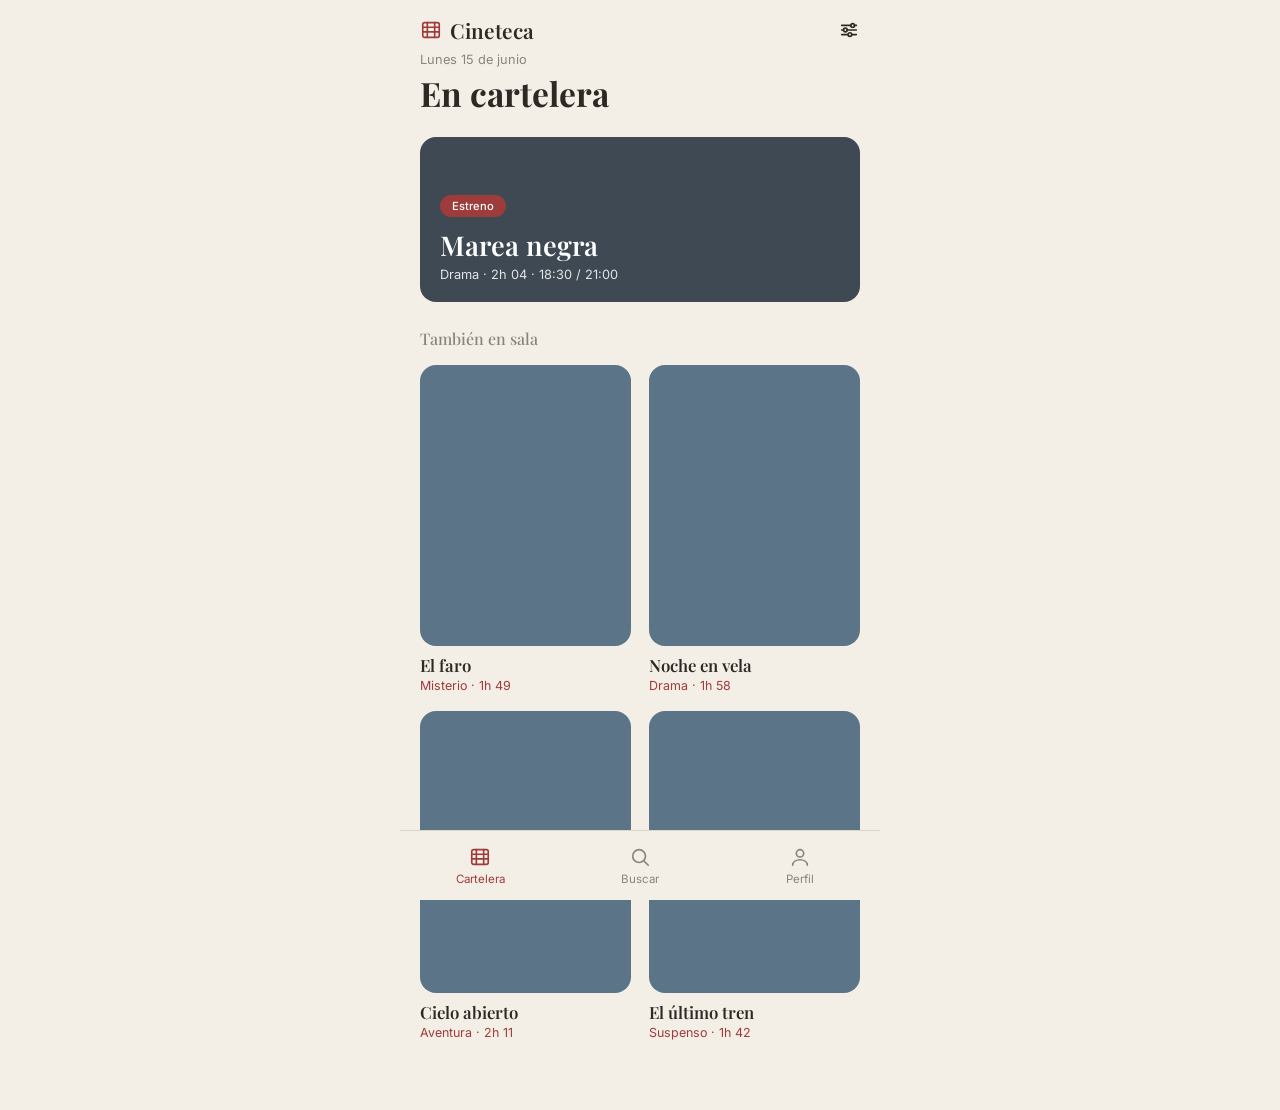
==== index.html @ a57be0e6 "Add files via upload" ====
<!DOCTYPE html>
<html lang="es">
<head>
  <meta charset="UTF-8">
  <!-- Mobile-First: diseñado para 375px de ancho -->
  <meta name="viewport" content="width=device-width, initial-scale=1.0">
  <title>Cineteca | Cartelera</title>

  <!-- Tipografías: Playfair Display (serif) para títulos e Inter para textos. -->
  <link rel="preconnect" href="https://fonts.googleapis.com">
  <link rel="preconnect" href="https://fonts.gstatic.com" crossorigin>
  <link href="https://fonts.googleapis.com/css2?family=Playfair+Display:wght@500;600;700&family=Inter:wght@400;500&display=swap" rel="stylesheet">

  <!-- Hoja de estilos personalizada (requerida por el proyecto) -->
  <link rel="stylesheet" href="styles.css">
</head>
<body>

  <!-- ====== ENCABEZADO ====== -->
  <header class="app-header">
    <div class="brand">
      <!-- Icono de film (terracota) -->
      <svg class="brand__icon" viewBox="0 0 24 24" width="22" height="22" fill="none" stroke="currentColor" stroke-width="1.8" stroke-linecap="round" stroke-linejoin="round">
        <rect x="3" y="4" width="18" height="16" rx="2"></rect>
        <path d="M3 9h18M3 14h18M8 4v16M16 4v16"></path>
      </svg>
      <span class="brand__name">Cineteca</span>
    </div>

    <!-- Botón de filtros (decorativo) -->
    <button class="icon-btn" type="button" aria-label="Filtrar películas">
      <svg viewBox="0 0 24 24" width="22" height="22" fill="none" stroke="currentColor" stroke-width="1.8" stroke-linecap="round" stroke-linejoin="round">
        <path d="M4 7h10M18 7h2M4 12h2M10 12h10M4 17h7M15 17h5"></path>
        <circle cx="16" cy="7" r="2"></circle><circle cx="8" cy="12" r="2"></circle><circle cx="13" cy="17" r="2"></circle>
      </svg>
    </button>
  </header>

  <!-- ====== CONTENIDO PRINCIPAL ====== -->
  <main class="app-main">
    <p class="eyebrow">Lunes 15 de junio</p>
    <h1 class="page-title">En cartelera</h1>

    <!-- Película destacada -->
    <a href="detalle.html?id=1" class="featured" aria-label="Ver Marea negra">
      <span class="featured__badge">Estreno</span>
      <h2 class="featured__title">Marea negra</h2>
      <p class="featured__meta">Drama &middot; 2h 04 &middot; 18:30 / 21:00</p>
    </a>

    <!-- Resto de películas -->
    <section class="also" aria-labelledby="also-title">
      <h2 id="also-title" class="section-title">También en sala</h2>

      <div class="movie-grid" role="list">

        <!-- Tarjeta 1 -->
        <a href="detalle.html?id=2" class="movie-card" role="listitem">
          <div class="movie-card__poster"></div>
          <h3 class="movie-card__title">El faro</h3>
          <p class="movie-card__meta">Misterio &middot; 1h 49</p>
        </a>

        <!-- Tarjeta 2 -->
        <a href="detalle.html?id=3" class="movie-card" role="listitem">
          <div class="movie-card__poster"></div>
          <h3 class="movie-card__title">Noche en vela</h3>
          <p class="movie-card__meta">Drama &middot; 1h 58</p>
        </a>

        <!-- Tarjeta 3 -->
        <a href="detalle.html?id=4" class="movie-card" role="listitem">
          <div class="movie-card__poster"></div>
          <h3 class="movie-card__title">Cielo abierto</h3>
          <p class="movie-card__meta">Aventura &middot; 2h 11</p>
        </a>

        <!-- Tarjeta 4 -->
        <a href="detalle.html?id=5" class="movie-card" role="listitem">
          <div class="movie-card__poster"></div>
          <h3 class="movie-card__title">El último tren</h3>
          <p class="movie-card__meta">Suspenso &middot; 1h 42</p>
        </a>

      </div>
    </section>
  </main>

  <!-- ====== NAVEGACIÓN INFERIOR ====== -->
  <nav class="bottom-nav" aria-label="Navegación principal">
    <a href="index.html" class="nav-item nav-item--active">
      <svg viewBox="0 0 24 24" width="22" height="22" fill="none" stroke="currentColor" stroke-width="1.8" stroke-linecap="round" stroke-linejoin="round">
        <rect x="3" y="4" width="18" height="16" rx="2"></rect>
        <path d="M3 9h18M3 14h18M8 4v16M16 4v16"></path>
      </svg>
      <span>Cartelera</span>
    </a>
    <a href="#" class="nav-item">
      <svg viewBox="0 0 24 24" width="22" height="22" fill="none" stroke="currentColor" stroke-width="1.8" stroke-linecap="round" stroke-linejoin="round">
        <circle cx="11" cy="11" r="7"></circle><path d="m21 21-4.3-4.3"></path>
      </svg>
      <span>Buscar</span>
    </a>
    <a href="#" class="nav-item">
      <svg viewBox="0 0 24 24" width="22" height="22" fill="none" stroke="currentColor" stroke-width="1.8" stroke-linecap="round" stroke-linejoin="round">
        <circle cx="12" cy="8" r="4"></circle><path d="M4 21c0-4 4-6 8-6s8 2 8 6"></path>
      </svg>
      <span>Perfil</span>
    </a>
  </nav>

</body>
</html>
---- styles.css ----
/* ============================================================
   Cineteca — Cartelera (Mobile-First, 375px)
   Estilo crema + serif, igual al diseño de Figma.
   ============================================================ */

/* ----- 1. Variables de diseño (tokens) ----- */
:root {
  --cream: #F4EFE6;     /* Fondo */
  --ink: #2D2A26;       /* Texto principal */
  --muted: #8A857C;     /* Texto secundario */
  --terra: #9E3B3B;     /* Acento terracota */
  --slate: #3E4953;     /* Tarjeta destacada */
  --card: #5C7488;      /* Bloques de las películas */
  --hair: #DCD5C8;      /* Líneas separadoras */

  --space: 20px;        /* Margen lateral */
  --radius: 16px;       /* Radio de tarjetas */
  --nav-h: 70px;        /* Alto barra inferior */

  --serif: 'Playfair Display', Georgia, serif;
  --sans: 'Inter', system-ui, sans-serif;
}

/* ----- 2. Reset ----- */
* { margin: 0; padding: 0; box-sizing: border-box; }

body {
  font-family: var(--sans);
  background-color: var(--cream);
  color: var(--ink);
  padding-bottom: var(--nav-h);
  min-height: 100vh;
}

a { text-decoration: none; color: inherit; }

/* ----- 3. Encabezado ----- */
.app-header {
  display: flex;
  align-items: center;
  justify-content: space-between;
  padding: 16px var(--space) 8px;
}

.brand { display: flex; align-items: center; gap: 8px; }
.brand__icon { color: var(--terra); }
.brand__name { font-family: var(--serif); font-size: 1.3rem; font-weight: 600; }

.icon-btn {
  background: none; border: none; color: var(--ink); cursor: pointer; display: flex;
}

/* ----- 4. Contenido principal ----- */
.app-main { padding: 0 var(--space); }

.eyebrow {
  font-size: 0.8rem;
  color: var(--muted);
  margin-bottom: 4px;
}

.page-title {
  font-family: var(--serif);
  font-size: 2.1rem;
  font-weight: 700;
  margin-bottom: 22px;
}

/* ----- 5. Película destacada ----- */
.featured {
  display: block;
  position: relative;
  background-color: var(--slate);
  border-radius: var(--radius);
  padding: 20px;
  min-height: 165px;
  /* El contenido se ancla abajo (badge y textos) */
  display: flex;
  flex-direction: column;
  justify-content: flex-end;
  color: #fff;
  margin-bottom: 26px;
}

.featured__badge {
  align-self: flex-start;
  background-color: var(--terra);
  color: #fff;
  font-size: 0.7rem;
  font-weight: 500;
  padding: 4px 12px;
  border-radius: 20px;
  margin-bottom: 10px;
}

.featured__title {
  font-family: var(--serif);
  font-size: 1.7rem;
  font-weight: 600;
}

.featured__meta {
  font-size: 0.8rem;
  opacity: 0.85;
  margin-top: 4px;
}

/* ----- 6. "También en sala" ----- */
.section-title {
  font-family: var(--serif);
  font-size: 1rem;
  font-weight: 500;
  color: var(--muted);
  margin-bottom: 16px;
}

/* ----- 7. Grilla de películas (2 columnas) ----- */
.movie-grid {
  display: grid;
  grid-template-columns: repeat(2, 1fr);
  gap: 18px;
}

.movie-grid__loading {
  grid-column: 1 / -1;
  text-align: center;
  color: var(--muted);
  padding: 24px 0;
}

/* ----- 8. Tarjeta de película ----- */
.movie-card { display: block; }

/* Bloque de color (luego se reemplaza por el póster real) */
.movie-card__poster {
  width: 100%;
  aspect-ratio: 3 / 4;
  background-color: var(--card);
  border-radius: var(--radius);
  margin-bottom: 8px;
  object-fit: cover;
  display: block;
}

.movie-card__title {
  font-family: var(--serif);
  font-size: 1.05rem;
  font-weight: 600;
}

.movie-card__meta {
  font-size: 0.78rem;
  color: var(--terra);
  margin-top: 2px;
}

/* ----- 9. Barra inferior ----- */
.bottom-nav {
  position: fixed;
  bottom: 0; left: 0; right: 0;
  height: var(--nav-h);
  display: flex;
  background-color: var(--cream);
  border-top: 1px solid var(--hair);
}

.nav-item {
  flex: 1;
  display: flex;
  flex-direction: column;
  align-items: center;
  justify-content: center;
  gap: 4px;
  font-size: 0.72rem;
  color: var(--muted);
}

.nav-item--active { color: var(--terra); }

/* ----- 10. Accesibilidad ----- */
a:focus-visible, button:focus-visible {
  outline: 2px solid var(--terra);
  outline-offset: 3px;
  border-radius: 8px;
}

/* ----- 11. Pantallas más anchas (opcional) ----- */
@media (min-width: 600px) {
  .app-header, .app-main, .bottom-nav {
    max-width: 480px;
    margin-inline: auto;
  }
}
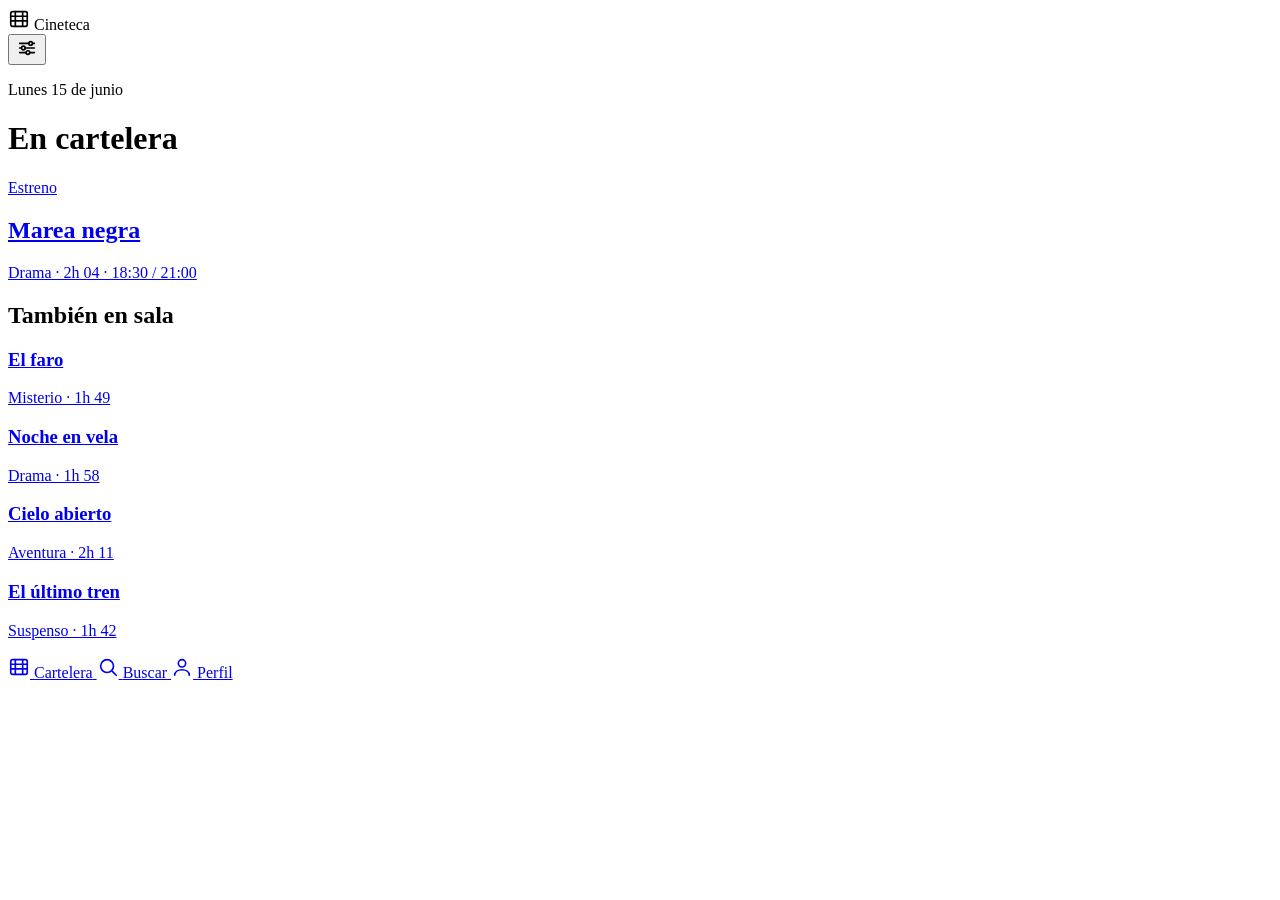
==== commit 9f21d78f: "Update index.html" ====
--- a/index.html
+++ b/index.html
@@ -2,16 +2,15 @@
 <html lang="es">
 <head>
   <meta charset="UTF-8">
-  <!-- Mobile-First: diseñado para 375px de ancho -->
   <meta name="viewport" content="width=device-width, initial-scale=1.0">
   <title>Cineteca | Cartelera</title>
 
-  <!-- Tipografías: Playfair Display (serif) para títulos e Inter para textos. -->
+  <!-- Tipografías-->
   <link rel="preconnect" href="https://fonts.googleapis.com">
   <link rel="preconnect" href="https://fonts.gstatic.com" crossorigin>
   <link href="https://fonts.googleapis.com/css2?family=Playfair+Display:wght@500;600;700&family=Inter:wght@400;500&display=swap" rel="stylesheet">
 
-  <!-- Hoja de estilos personalizada (requerida por el proyecto) -->
+  <!-- Hoja de estilos>
   <link rel="stylesheet" href="styles.css">
 </head>
 <body>
@@ -27,7 +26,7 @@
       <span class="brand__name">Cineteca</span>
     </div>
 
-    <!-- Botón de filtros (decorativo) -->
+    <!-- Botón de filtros -->
     <button class="icon-btn" type="button" aria-label="Filtrar películas">
       <svg viewBox="0 0 24 24" width="22" height="22" fill="none" stroke="currentColor" stroke-width="1.8" stroke-linecap="round" stroke-linejoin="round">
         <path d="M4 7h10M18 7h2M4 12h2M10 12h10M4 17h7M15 17h5"></path>
@@ -36,7 +35,7 @@
     </button>
   </header>
 
-  <!-- ====== CONTENIDO PRINCIPAL ====== -->
+  <!--PRINCIPAL-->
   <main class="app-main">
     <p class="eyebrow">Lunes 15 de junio</p>
     <h1 class="page-title">En cartelera</h1>
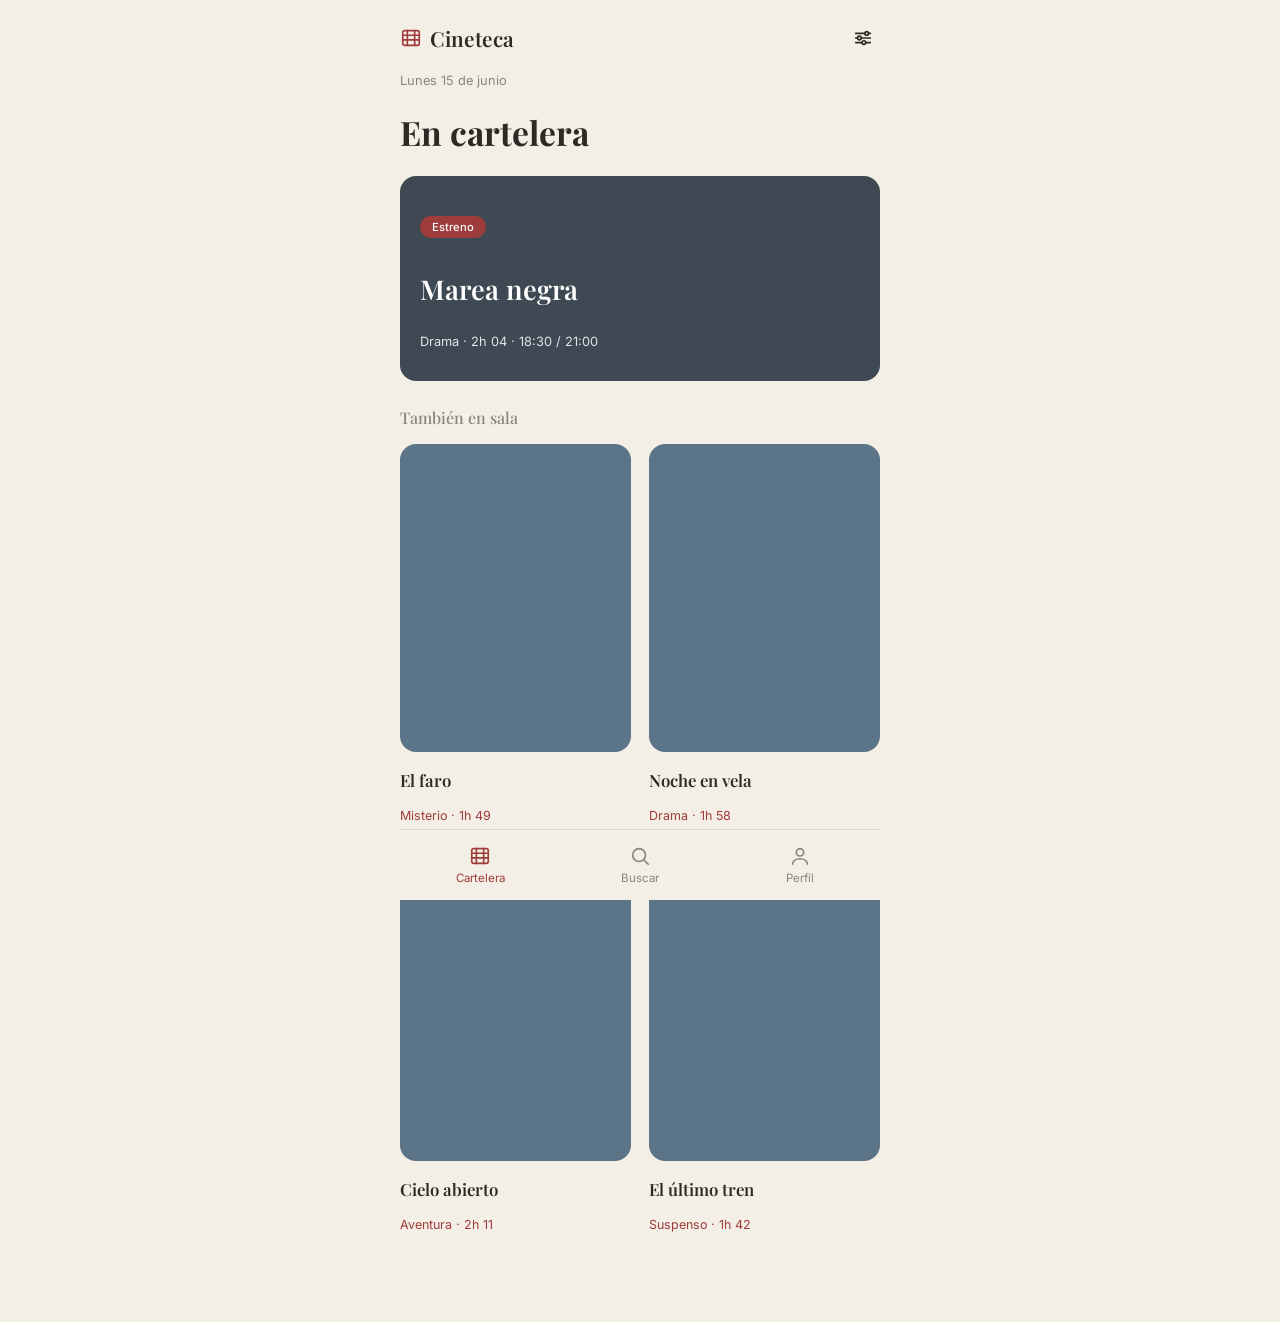
==== commit 843d458c: "Update index.html" ====
--- a/index.html
+++ b/index.html
@@ -10,7 +10,6 @@
   <link rel="preconnect" href="https://fonts.gstatic.com" crossorigin>
   <link href="https://fonts.googleapis.com/css2?family=Playfair+Display:wght@500;600;700&family=Inter:wght@400;500&display=swap" rel="stylesheet">
 
-  <!-- Hoja de estilos>
   <link rel="stylesheet" href="styles.css">
 </head>
 <body>
--- a/styles.css
+++ b/styles.css
@@ -1,9 +1,3 @@
-/* ============================================================
-   Cineteca — Cartelera (Mobile-First, 375px)
-   Estilo crema + serif, igual al diseño de Figma.
-   ============================================================ */
-
-/* ----- 1. Variables de diseño (tokens) ----- */
 :root {
   --cream: #F4EFE6;     /* Fondo */
   --ink: #2D2A26;       /* Texto principal */
@@ -21,8 +15,7 @@
   --sans: 'Inter', system-ui, sans-serif;
 }
 
-/* ----- 2. Reset ----- */
-* { margin: 0; padding: 0; box-sizing: border-box; }
+{ margin: 0; padding: 0; box-sizing: border-box; }
 
 body {
   font-family: var(--sans);
@@ -34,7 +27,7 @@
 
 a { text-decoration: none; color: inherit; }
 
-/* ----- 3. Encabezado ----- */
+
 .app-header {
   display: flex;
   align-items: center;
@@ -50,7 +43,6 @@
   background: none; border: none; color: var(--ink); cursor: pointer; display: flex;
 }
 
-/* ----- 4. Contenido principal ----- */
 .app-main { padding: 0 var(--space); }
 
 .eyebrow {
@@ -66,7 +58,6 @@
   margin-bottom: 22px;
 }
 
-/* ----- 5. Película destacada ----- */
 .featured {
   display: block;
   position: relative;
@@ -114,7 +105,6 @@
   margin-bottom: 16px;
 }
 
-/* ----- 7. Grilla de películas (2 columnas) ----- */
 .movie-grid {
   display: grid;
   grid-template-columns: repeat(2, 1fr);
@@ -128,10 +118,8 @@
   padding: 24px 0;
 }
 
-/* ----- 8. Tarjeta de película ----- */
 .movie-card { display: block; }
 
-/* Bloque de color (luego se reemplaza por el póster real) */
 .movie-card__poster {
   width: 100%;
   aspect-ratio: 3 / 4;
@@ -154,7 +142,6 @@
   margin-top: 2px;
 }
 
-/* ----- 9. Barra inferior ----- */
 .bottom-nav {
   position: fixed;
   bottom: 0; left: 0; right: 0;
@@ -184,7 +171,6 @@
   border-radius: 8px;
 }
 
-/* ----- 11. Pantallas más anchas (opcional) ----- */
 @media (min-width: 600px) {
   .app-header, .app-main, .bottom-nav {
     max-width: 480px;
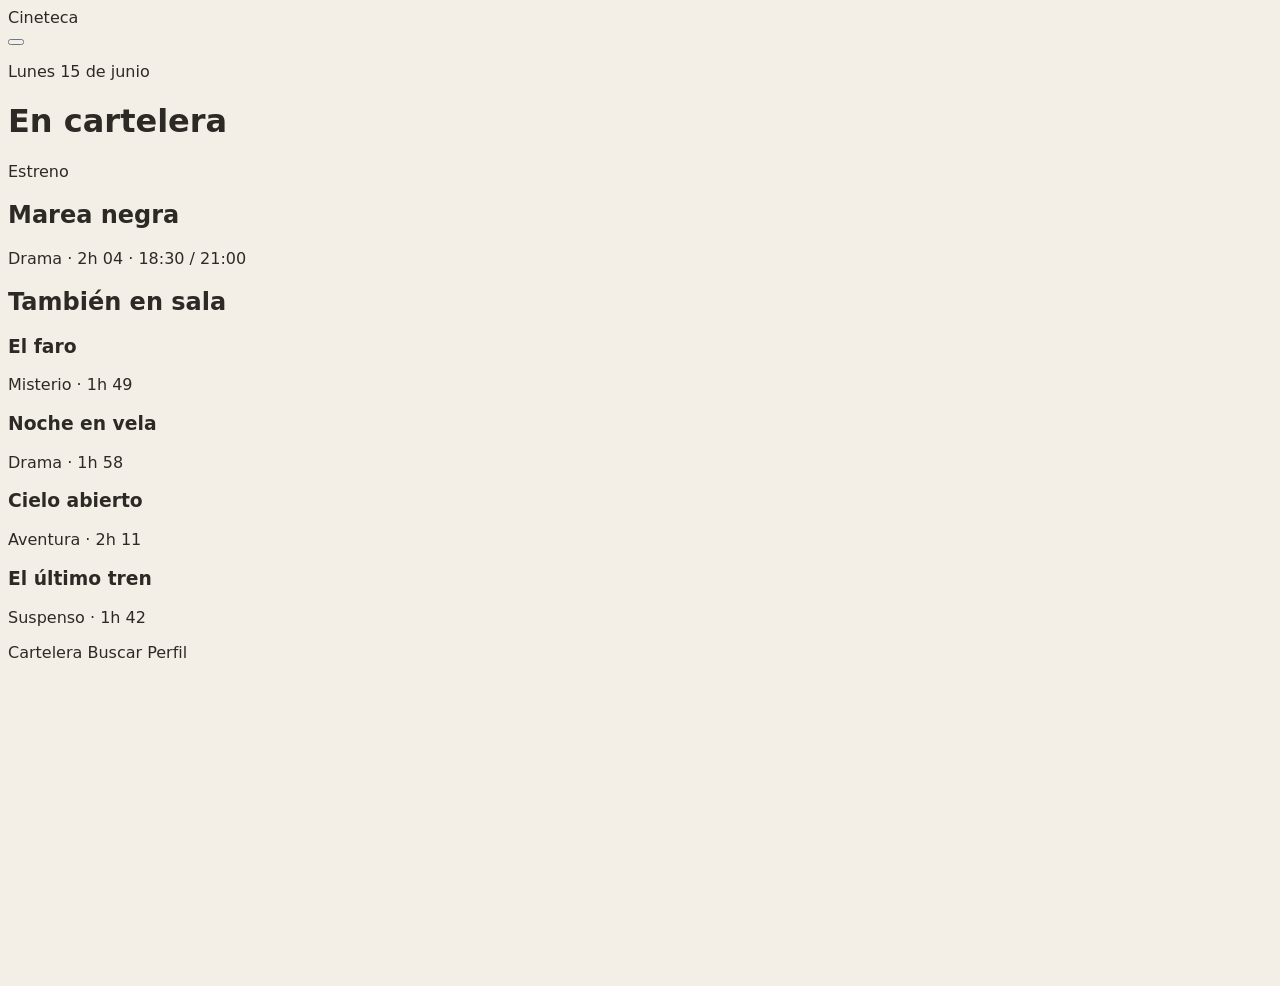
==== commit 7976f363: "Update index.html" ====
--- a/index.html
+++ b/index.html
@@ -4,105 +4,80 @@
   <meta charset="UTF-8">
   <meta name="viewport" content="width=device-width, initial-scale=1.0">
   <title>Cineteca | Cartelera</title>
-
-  <!-- Tipografías-->
-  <link rel="preconnect" href="https://fonts.googleapis.com">
-  <link rel="preconnect" href="https://fonts.gstatic.com" crossorigin>
-  <link href="https://fonts.googleapis.com/css2?family=Playfair+Display:wght@500;600;700&family=Inter:wght@400;500&display=swap" rel="stylesheet">
-
   <link rel="stylesheet" href="styles.css">
 </head>
 <body>
 
-  <!-- ====== ENCABEZADO ====== -->
-  <header class="app-header">
-    <div class="brand">
-      <!-- Icono de film (terracota) -->
-      <svg class="brand__icon" viewBox="0 0 24 24" width="22" height="22" fill="none" stroke="currentColor" stroke-width="1.8" stroke-linecap="round" stroke-linejoin="round">
-        <rect x="3" y="4" width="18" height="16" rx="2"></rect>
-        <path d="M3 9h18M3 14h18M8 4v16M16 4v16"></path>
-      </svg>
-      <span class="brand__name">Cineteca</span>
+  <!-- Encabezado -->
+  <header class="encabezado">
+    <div class="marca">
+      <!-- aquí va el icono: <img src="img/cine.png" width="24"> -->
+      <span class="marca_nombre">Cineteca</span>
     </div>
-
-    <!-- Botón de filtros -->
-    <button class="icon-btn" type="button" aria-label="Filtrar películas">
-      <svg viewBox="0 0 24 24" width="22" height="22" fill="none" stroke="currentColor" stroke-width="1.8" stroke-linecap="round" stroke-linejoin="round">
-        <path d="M4 7h10M18 7h2M4 12h2M10 12h10M4 17h7M15 17h5"></path>
-        <circle cx="16" cy="7" r="2"></circle><circle cx="8" cy="12" r="2"></circle><circle cx="13" cy="17" r="2"></circle>
-      </svg>
+    <button class="boton_filtro" type="button">
+      <!-- aquí va el icono: <img src="img/filtro.png" width="22"> -->
     </button>
   </header>
 
-  <!--PRINCIPAL-->
-  <main class="app-main">
-    <p class="eyebrow">Lunes 15 de junio</p>
-    <h1 class="page-title">En cartelera</h1>
+  <!-- Contenido principal -->
+  <main class="principal">
+    <p class="fecha">Lunes 15 de junio</p>
+    <h1 class="titulo_pagina">En cartelera</h1>
 
     <!-- Película destacada -->
-    <a href="detalle.html?id=1" class="featured" aria-label="Ver Marea negra">
-      <span class="featured__badge">Estreno</span>
-      <h2 class="featured__title">Marea negra</h2>
-      <p class="featured__meta">Drama &middot; 2h 04 &middot; 18:30 / 21:00</p>
+    <a href="detalle.html" class="destacada">
+      <span class="destacada_etiqueta">Estreno</span>
+      <h2 class="destacada_titulo">Marea negra</h2>
+      <p class="destacada_datos">Drama · 2h 04 · 18:30 / 21:00</p>
     </a>
 
-    <!-- Resto de películas -->
-    <section class="also" aria-labelledby="also-title">
-      <h2 id="also-title" class="section-title">También en sala</h2>
+    <!-- También en sala -->
+    <section class="tambien">
+      <h2 class="titulo_seccion">También en sala</h2>
 
-      <div class="movie-grid" role="list">
+      <div class="grilla">
 
-        <!-- Tarjeta 1 -->
-        <a href="detalle.html?id=2" class="movie-card" role="listitem">
-          <div class="movie-card__poster"></div>
-          <h3 class="movie-card__title">El faro</h3>
-          <p class="movie-card__meta">Misterio &middot; 1h 49</p>
+        <a href="detalle.html" class="tarjeta">
+          <!-- aquí va el póster: <img src="img/el-faro.jpg" class="tarjeta_poster"> -->
+          <div class="tarjeta_poster"></div>
+          <h3 class="tarjeta_titulo">El faro</h3>
+          <p class="tarjeta_datos">Misterio · 1h 49</p>
         </a>
 
-        <!-- Tarjeta 2 -->
-        <a href="detalle.html?id=3" class="movie-card" role="listitem">
-          <div class="movie-card__poster"></div>
-          <h3 class="movie-card__title">Noche en vela</h3>
-          <p class="movie-card__meta">Drama &middot; 1h 58</p>
+        <a href="detalle.html" class="tarjeta">
+          <div class="tarjeta_poster"></div>
+          <h3 class="tarjeta_titulo">Noche en vela</h3>
+          <p class="tarjeta_datos">Drama · 1h 58</p>
         </a>
 
-        <!-- Tarjeta 3 -->
-        <a href="detalle.html?id=4" class="movie-card" role="listitem">
-          <div class="movie-card__poster"></div>
-          <h3 class="movie-card__title">Cielo abierto</h3>
-          <p class="movie-card__meta">Aventura &middot; 2h 11</p>
+        <a href="detalle.html" class="tarjeta">
+          <div class="tarjeta_poster"></div>
+          <h3 class="tarjeta_titulo">Cielo abierto</h3>
+          <p class="tarjeta_datos">Aventura · 2h 11</p>
         </a>
 
-        <!-- Tarjeta 4 -->
-        <a href="detalle.html?id=5" class="movie-card" role="listitem">
-          <div class="movie-card__poster"></div>
-          <h3 class="movie-card__title">El último tren</h3>
-          <p class="movie-card__meta">Suspenso &middot; 1h 42</p>
+        <a href="detalle.html" class="tarjeta">
+          <div class="tarjeta_poster"></div>
+          <h3 class="tarjeta_titulo">El último tren</h3>
+          <p class="tarjeta_datos">Suspenso · 1h 42</p>
         </a>
 
       </div>
     </section>
   </main>
 
-  <!-- ====== NAVEGACIÓN INFERIOR ====== -->
-  <nav class="bottom-nav" aria-label="Navegación principal">
-    <a href="index.html" class="nav-item nav-item--active">
-      <svg viewBox="0 0 24 24" width="22" height="22" fill="none" stroke="currentColor" stroke-width="1.8" stroke-linecap="round" stroke-linejoin="round">
-        <rect x="3" y="4" width="18" height="16" rx="2"></rect>
-        <path d="M3 9h18M3 14h18M8 4v16M16 4v16"></path>
-      </svg>
+  <!-- Barra inferior -->
+  <nav class="barra_inferior">
+    <a href="index.html" class="opcion opcion_activa">
+      <!-- aquí va el icono: <img src="img/cine.png" width="22"> -->
       <span>Cartelera</span>
     </a>
-    <a href="#" class="nav-item">
-      <svg viewBox="0 0 24 24" width="22" height="22" fill="none" stroke="currentColor" stroke-width="1.8" stroke-linecap="round" stroke-linejoin="round">
-        <circle cx="11" cy="11" r="7"></circle><path d="m21 21-4.3-4.3"></path>
-      </svg>
+    <a href="#" class="opcion">
+      <!-- aquí va el icono: <img src="img/buscar.png" width="22"> -->
       <span>Buscar</span>
     </a>
-    <a href="#" class="nav-item">
-      <svg viewBox="0 0 24 24" width="22" height="22" fill="none" stroke="currentColor" stroke-width="1.8" stroke-linecap="round" stroke-linejoin="round">
-        <circle cx="12" cy="8" r="4"></circle><path d="M4 21c0-4 4-6 8-6s8 2 8 6"></path>
-      </svg>
+    <a href="#" class="opcion">
+      <!-- aquí va el icono: <img src="img/perfil.png" width="22"> -->
       <span>Perfil</span>
     </a>
   </nav>
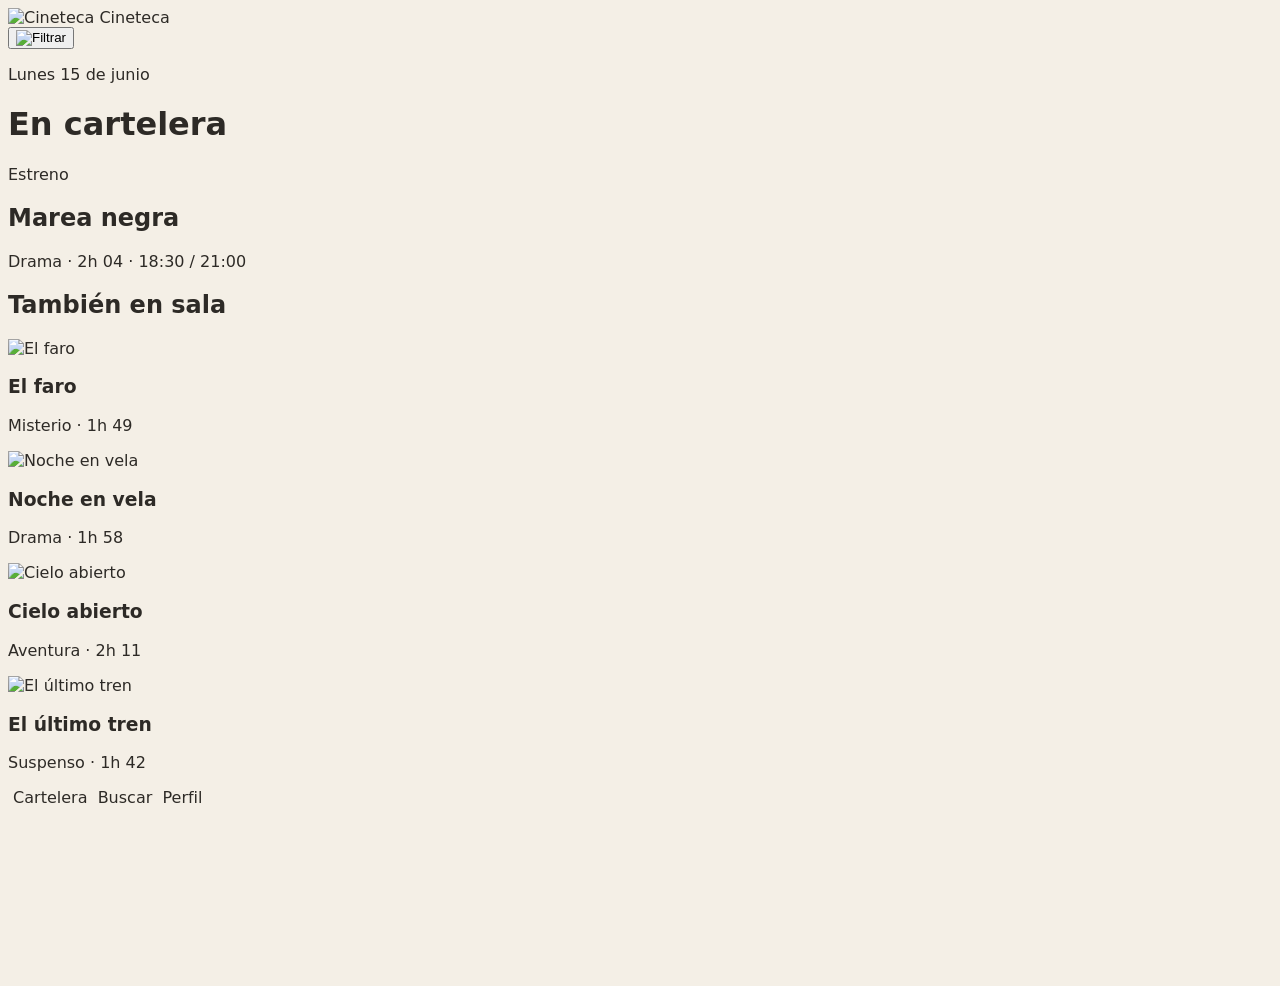
==== commit 5ff12a21: "Update index.html" ====
--- a/index.html
+++ b/index.html
@@ -8,56 +8,51 @@
 </head>
 <body>
 
-  <!-- Encabezado -->
   <header class="encabezado">
     <div class="marca">
-      <!-- aquí va el icono: <img src="img/cine.png" width="24"> -->
+      <img src="img/cine.png" alt="Cineteca" width="24">
       <span class="marca_nombre">Cineteca</span>
     </div>
     <button class="boton_filtro" type="button">
-      <!-- aquí va el icono: <img src="img/filtro.png" width="22"> -->
+      <img src="img/filtro.png" alt="Filtrar" width="22">
     </button>
   </header>
 
-  <!-- Contenido principal -->
   <main class="principal">
     <p class="fecha">Lunes 15 de junio</p>
     <h1 class="titulo_pagina">En cartelera</h1>
 
-    <!-- Película destacada -->
     <a href="detalle.html" class="destacada">
       <span class="destacada_etiqueta">Estreno</span>
       <h2 class="destacada_titulo">Marea negra</h2>
       <p class="destacada_datos">Drama · 2h 04 · 18:30 / 21:00</p>
     </a>
 
-    <!-- También en sala -->
     <section class="tambien">
       <h2 class="titulo_seccion">También en sala</h2>
 
       <div class="grilla">
 
         <a href="detalle.html" class="tarjeta">
-          <!-- aquí va el póster: <img src="img/el-faro.jpg" class="tarjeta_poster"> -->
-          <div class="tarjeta_poster"></div>
+          <img src="img/el-faro.jpg" alt="El faro" class="tarjeta_poster">
           <h3 class="tarjeta_titulo">El faro</h3>
           <p class="tarjeta_datos">Misterio · 1h 49</p>
         </a>
 
         <a href="detalle.html" class="tarjeta">
-          <div class="tarjeta_poster"></div>
+          <img src="img/noche-en-vela.jpg" alt="Noche en vela" class="tarjeta_poster">
           <h3 class="tarjeta_titulo">Noche en vela</h3>
           <p class="tarjeta_datos">Drama · 1h 58</p>
         </a>
 
         <a href="detalle.html" class="tarjeta">
-          <div class="tarjeta_poster"></div>
+          <img src="img/cielo-abierto.jpg" alt="Cielo abierto" class="tarjeta_poster">
           <h3 class="tarjeta_titulo">Cielo abierto</h3>
           <p class="tarjeta_datos">Aventura · 2h 11</p>
         </a>
 
         <a href="detalle.html" class="tarjeta">
-          <div class="tarjeta_poster"></div>
+          <img src="img/el-ultimo-tren.jpg" alt="El último tren" class="tarjeta_poster">
           <h3 class="tarjeta_titulo">El último tren</h3>
           <p class="tarjeta_datos">Suspenso · 1h 42</p>
         </a>
@@ -66,18 +61,17 @@
     </section>
   </main>
 
-  <!-- Barra inferior -->
   <nav class="barra_inferior">
     <a href="index.html" class="opcion opcion_activa">
-      <!-- aquí va el icono: <img src="img/cine.png" width="22"> -->
+      <img src="img/cine.png" alt="" width="22">
       <span>Cartelera</span>
     </a>
     <a href="#" class="opcion">
-      <!-- aquí va el icono: <img src="img/buscar.png" width="22"> -->
+      <img src="img/buscar.png" alt="" width="22">
       <span>Buscar</span>
     </a>
     <a href="#" class="opcion">
-      <!-- aquí va el icono: <img src="img/perfil.png" width="22"> -->
+      <img src="img/perfil.png" alt="" width="22">
       <span>Perfil</span>
     </a>
   </nav>
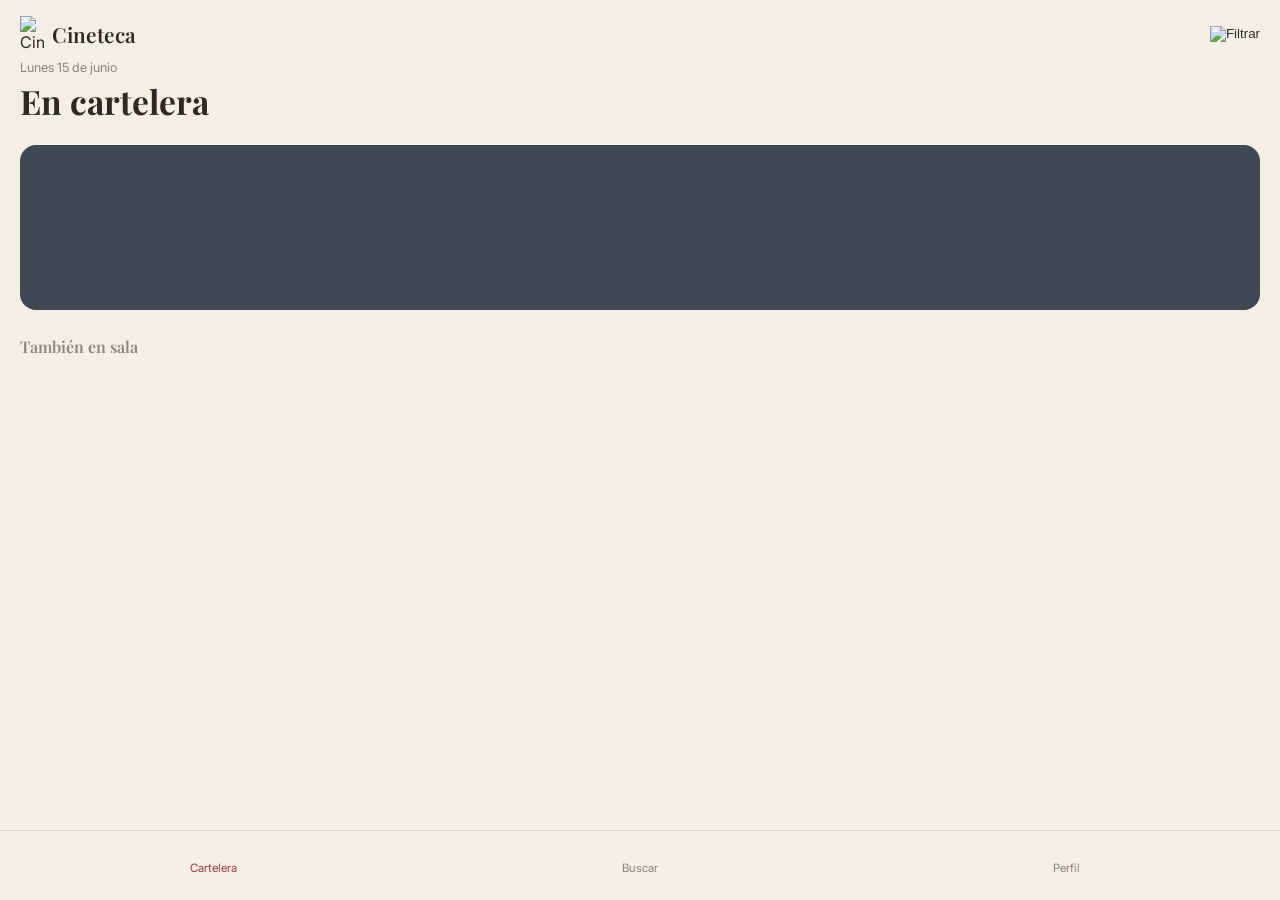
==== commit e79a359e: "Update index.html" ====
--- a/index.html
+++ b/index.html
@@ -10,11 +10,11 @@
 
   <header class="encabezado">
     <div class="marca">
-      <img src="img/cine.png" alt="Cineteca" width="24">
+      <img src="/frontend/img/iconos/Cine_icono.png" alt="Cineteca" width="24">
       <span class="marca_nombre">Cineteca</span>
     </div>
     <button class="boton_filtro" type="button">
-      <img src="img/filtro.png" alt="Filtrar" width="22">
+      <img src="/frontend/img/iconos/filtrar.png" alt="Filtrar" width="22">
     </button>
   </header>
 
@@ -22,59 +22,30 @@
     <p class="fecha">Lunes 15 de junio</p>
     <h1 class="titulo_pagina">En cartelera</h1>
 
-    <a href="detalle.html" class="destacada">
-      <span class="destacada_etiqueta">Estreno</span>
-      <h2 class="destacada_titulo">Marea negra</h2>
-      <p class="destacada_datos">Drama · 2h 04 · 18:30 / 21:00</p>
-    </a>
+    <a href="detalle.html?id=1" class="destacada" id="destacada"></a>
 
     <section class="tambien">
       <h2 class="titulo_seccion">También en sala</h2>
 
       <div class="grilla">
-
-        <a href="detalle.html" class="tarjeta">
-          <img src="img/el-faro.jpg" alt="El faro" class="tarjeta_poster">
-          <h3 class="tarjeta_titulo">El faro</h3>
-          <p class="tarjeta_datos">Misterio · 1h 49</p>
-        </a>
-
-        <a href="detalle.html" class="tarjeta">
-          <img src="img/noche-en-vela.jpg" alt="Noche en vela" class="tarjeta_poster">
-          <h3 class="tarjeta_titulo">Noche en vela</h3>
-          <p class="tarjeta_datos">Drama · 1h 58</p>
-        </a>
-
-        <a href="detalle.html" class="tarjeta">
-          <img src="img/cielo-abierto.jpg" alt="Cielo abierto" class="tarjeta_poster">
-          <h3 class="tarjeta_titulo">Cielo abierto</h3>
-          <p class="tarjeta_datos">Aventura · 2h 11</p>
-        </a>
-
-        <a href="detalle.html" class="tarjeta">
-          <img src="img/el-ultimo-tren.jpg" alt="El último tren" class="tarjeta_poster">
-          <h3 class="tarjeta_titulo">El último tren</h3>
-          <p class="tarjeta_datos">Suspenso · 1h 42</p>
-        </a>
-
       </div>
     </section>
   </main>
 
   <nav class="barra_inferior">
     <a href="index.html" class="opcion opcion_activa">
-      <img src="img/cine.png" alt="" width="22">
+      <img src="/frontend/img/iconos/Cine_icono.png" alt="" width="22">
       <span>Cartelera</span>
     </a>
     <a href="#" class="opcion">
-      <img src="img/buscar.png" alt="" width="22">
+      <img src="/frontend/img/iconos/buscar.png" alt="" width="22">
       <span>Buscar</span>
     </a>
     <a href="#" class="opcion">
-      <img src="img/perfil.png" alt="" width="22">
+      <img src="/frontend/img/iconos/perfil.png" alt="" width="22">
       <span>Perfil</span>
     </a>
   </nav>
-
+<script src="app.js"></script>
 </body>
 </html>
--- a/styles.css
+++ b/styles.css
@@ -1,157 +1,161 @@
-:root {
-  --cream: #F4EFE6;     /* Fondo */
-  --ink: #2D2A26;       /* Texto principal */
-  --muted: #8A857C;     /* Texto secundario */
-  --terra: #9E3B3B;     /* Acento terracota */
-  --slate: #3E4953;     /* Tarjeta destacada */
-  --card: #5C7488;      /* Bloques de las películas */
-  --hair: #DCD5C8;      /* Líneas separadoras */
-
-  --space: 20px;        /* Margen lateral */
-  --radius: 16px;       /* Radio de tarjetas */
-  --nav-h: 70px;        /* Alto barra inferior */
-
-  --serif: 'Playfair Display', Georgia, serif;
-  --sans: 'Inter', system-ui, sans-serif;
-}
-
-{ margin: 0; padding: 0; box-sizing: border-box; }
+@font-face {
+  font-family: 'Playfair Display';
+  src: url('fonts/PlayfairDisplay-SemiBold.ttf') format('truetype');
+  font-weight: 600;
+}
+
+@font-face {
+  font-family: 'Playfair Display';
+  src: url('fonts/PlayfairDisplay-Bold.ttf') format('truetype');
+  font-weight: 700;
+}
+
+@font-face {
+  font-family: 'Inter';
+  src: url('fonts/Inter_24pt-Regular.ttf') format('truetype');
+  font-weight: 400;
+}
+
+* {
+  margin: 0;
+  padding: 0;
+  box-sizing: border-box;
+}
 
 body {
-  font-family: var(--sans);
-  background-color: var(--cream);
-  color: var(--ink);
-  padding-bottom: var(--nav-h);
-  min-height: 100vh;
-}
-
-a { text-decoration: none; color: inherit; }
-
-
-.app-header {
+  font-family: 'Inter', sans-serif;
+  background-color: #F4EFE6;
+  color: #2D2A26;
+  padding-bottom: 70px;
+}
+
+a {
+  text-decoration: none;
+  color: inherit;
+}
+
+.encabezado {
   display: flex;
   align-items: center;
   justify-content: space-between;
-  padding: 16px var(--space) 8px;
-}
-
-.brand { display: flex; align-items: center; gap: 8px; }
-.brand__icon { color: var(--terra); }
-.brand__name { font-family: var(--serif); font-size: 1.3rem; font-weight: 600; }
-
-.icon-btn {
-  background: none; border: none; color: var(--ink); cursor: pointer; display: flex;
-}
-
-.app-main { padding: 0 var(--space); }
-
-.eyebrow {
+  padding: 16px 20px 8px;
+}
+
+.marca {
+  display: flex;
+  align-items: center;
+  gap: 8px;
+}
+
+.marca_nombre {
+  font-family: 'Playfair Display', serif;
+  font-size: 1.3rem;
+  font-weight: 600;
+}
+
+.boton_filtro {
+  background: none;
+  border: none;
+  color: #2D2A26;
+  cursor: pointer;
+}
+
+.principal {
+  padding: 0 20px;
+}
+
+.fecha {
   font-size: 0.8rem;
-  color: var(--muted);
+  color: #8A857C;
   margin-bottom: 4px;
 }
 
-.page-title {
-  font-family: var(--serif);
+.titulo_pagina {
+  font-family: 'Playfair Display', serif;
   font-size: 2.1rem;
   font-weight: 700;
   margin-bottom: 22px;
 }
 
-.featured {
-  display: block;
-  position: relative;
-  background-color: var(--slate);
-  border-radius: var(--radius);
-  padding: 20px;
-  min-height: 165px;
-  /* El contenido se ancla abajo (badge y textos) */
+.destacada {
   display: flex;
   flex-direction: column;
   justify-content: flex-end;
+  min-height: 165px;
+  padding: 20px;
+  border-radius: 16px;
+  margin-bottom: 26px;
   color: #fff;
-  margin-bottom: 26px;
-}
-
-.featured__badge {
+  background-color: #3E4953;
+}
+
+.destacada_etiqueta {
   align-self: flex-start;
-  background-color: var(--terra);
-  color: #fff;
+  background-color: #9E3B3B;
   font-size: 0.7rem;
-  font-weight: 500;
   padding: 4px 12px;
   border-radius: 20px;
   margin-bottom: 10px;
 }
 
-.featured__title {
-  font-family: var(--serif);
+.destacada_titulo {
+  font-family: 'Playfair Display', serif;
   font-size: 1.7rem;
   font-weight: 600;
 }
 
-.featured__meta {
+.destacada_datos {
   font-size: 0.8rem;
-  opacity: 0.85;
   margin-top: 4px;
 }
 
-/* ----- 6. "También en sala" ----- */
-.section-title {
-  font-family: var(--serif);
+.titulo_seccion {
+  font-family: 'Playfair Display', serif;
   font-size: 1rem;
-  font-weight: 500;
-  color: var(--muted);
+  font-weight: 600;
+  color: #8A857C;
   margin-bottom: 16px;
 }
 
-.movie-grid {
+.grilla {
   display: grid;
   grid-template-columns: repeat(2, 1fr);
   gap: 18px;
 }
 
-.movie-grid__loading {
-  grid-column: 1 / -1;
-  text-align: center;
-  color: var(--muted);
-  padding: 24px 0;
-}
-
-.movie-card { display: block; }
-
-.movie-card__poster {
+.tarjeta_poster {
   width: 100%;
   aspect-ratio: 3 / 4;
-  background-color: var(--card);
-  border-radius: var(--radius);
+  background-color: #5C7488;
+  border-radius: 16px;
   margin-bottom: 8px;
   object-fit: cover;
-  display: block;
-}
-
-.movie-card__title {
-  font-family: var(--serif);
+}
+
+.tarjeta_titulo {
+  font-family: 'Playfair Display', serif;
   font-size: 1.05rem;
   font-weight: 600;
 }
 
-.movie-card__meta {
+.tarjeta_datos {
   font-size: 0.78rem;
-  color: var(--terra);
+  color: #9E3B3B;
   margin-top: 2px;
 }
 
-.bottom-nav {
+.barra_inferior {
   position: fixed;
-  bottom: 0; left: 0; right: 0;
-  height: var(--nav-h);
-  display: flex;
-  background-color: var(--cream);
-  border-top: 1px solid var(--hair);
-}
-
-.nav-item {
+  bottom: 0;
+  left: 0;
+  right: 0;
+  height: 70px;
+  display: flex;
+  background-color: #F4EFE6;
+  border-top: 1px solid #DCD5C8;
+}
+
+.opcion {
   flex: 1;
   display: flex;
   flex-direction: column;
@@ -159,21 +163,222 @@
   justify-content: center;
   gap: 4px;
   font-size: 0.72rem;
-  color: var(--muted);
-}
-
-.nav-item--active { color: var(--terra); }
-
-/* ----- 10. Accesibilidad ----- */
-a:focus-visible, button:focus-visible {
-  outline: 2px solid var(--terra);
-  outline-offset: 3px;
-  border-radius: 8px;
-}
-
-@media (min-width: 600px) {
-  .app-header, .app-main, .bottom-nav {
-    max-width: 480px;
-    margin-inline: auto;
-  }
-}
+  color: #8A857C;
+}
+
+.opcion_activa {
+  color: #9E3B3B;
+}
+
+.barra_volver {
+  padding: 16px 20px 4px;
+}
+
+.flecha {
+  font-size: 1.5rem;
+  color: #2D2A26;
+}
+
+.poster_detalle {
+  width: calc(100% - 40px);
+  height: 170px;
+  background-color: #3E4953;
+  border-radius: 16px;
+  margin: 8px 20px 14px;
+  object-fit: cover;
+}
+
+.bloque {
+  padding: 0 20px;
+}
+
+.titulo_detalle {
+  font-family: 'Playfair Display', serif;
+  font-size: 1.6rem;
+  font-weight: 600;
+}
+
+.meta_detalle {
+  font-size: 0.8rem;
+  color: #9E3B3B;
+  margin: 2px 0 12px;
+}
+
+.sinopsis {
+  font-size: 0.85rem;
+  color: #6E6A60;
+  line-height: 1.6;
+  margin-bottom: 18px;
+}
+
+.etiqueta_funciones {
+  font-size: 0.7rem;
+  letter-spacing: 1px;
+  text-transform: uppercase;
+  color: #8A857C;
+  margin-bottom: 10px;
+}
+
+.chips {
+  display: flex;
+  gap: 10px;
+}
+
+.chip {
+  padding: 9px 18px;
+  border-radius: 10px;
+  border: 1px solid #C2BBAD;
+  color: #2D2A26;
+  font-size: 0.9rem;
+}
+
+.chip_activo {
+  background-color: #9E3B3B;
+  color: #fff;
+  border-color: #9E3B3B;
+}
+
+.division {
+  height: 1px;
+  background-color: #DCD5C8;
+  margin: 24px 20px;
+}
+
+.encabezado_sala {
+  padding: 0 20px;
+}
+
+.titulo_sala {
+  font-family: 'Playfair Display', serif;
+  font-size: 1.1rem;
+  font-weight: 600;
+}
+
+.sub_sala {
+  font-size: 0.72rem;
+  color: #8A857C;
+}
+
+.pantalla {
+  text-align: center;
+  margin: 10px 0 18px;
+}
+
+.pantalla_linea {
+  height: 4px;
+  background-color: #C2BBAD;
+  border-radius: 50%;
+  margin: 0 40px 6px;
+}
+
+.pantalla_texto {
+  font-size: 0.65rem;
+  letter-spacing: 3px;
+  color: #8A857C;
+}
+
+.sala {
+  margin-bottom: 18px;
+}
+
+.fila {
+  display: flex;
+  align-items: center;
+  justify-content: center;
+  gap: 6px;
+  margin-bottom: 6px;
+}
+
+.fila_letra {
+  width: 14px;
+  font-size: 0.65rem;
+  color: #8A857C;
+  text-align: center;
+}
+
+.asiento {
+  width: 22px;
+  height: 22px;
+  border-radius: 5px;
+  border: 1px solid #B7AE9F;
+  background-color: transparent;
+}
+
+.asiento.ocupado {
+  background-color: #B4B2A9;
+  border-color: #B4B2A9;
+}
+
+.asiento.elegido {
+  background-color: #9E3B3B;
+  border-color: #9E3B3B;
+}
+
+.leyenda {
+  display: flex;
+  justify-content: center;
+  gap: 14px;
+  font-size: 0.65rem;
+  color: #8A857C;
+  margin-bottom: 20px;
+}
+
+.leyenda_item {
+  display: flex;
+  align-items: center;
+  gap: 5px;
+}
+
+.cuadro {
+  width: 13px;
+  height: 13px;
+  border-radius: 4px;
+  border: 1px solid #B7AE9F;
+}
+
+.cuadro.ocupado {
+  background-color: #B4B2A9;
+  border-color: #B4B2A9;
+}
+
+.cuadro.elegido {
+  background-color: #9E3B3B;
+  border-color: #9E3B3B;
+}
+
+.resumen {
+  display: flex;
+  justify-content: space-between;
+  align-items: flex-end;
+  border-top: 1px solid #DCD5C8;
+  padding-top: 14px;
+}
+
+.resumen_label {
+  font-size: 0.7rem;
+  color: #8A857C;
+}
+
+.resumen_valor {
+  font-family: 'Playfair Display', serif;
+  font-size: 1rem;
+  color: #2D2A26;
+}
+
+.resumen_total {
+  font-family: 'Playfair Display', serif;
+  font-size: 1.2rem;
+  font-weight: 600;
+  color: #9E3B3B;
+}
+
+.boton_continuar {
+  display: block;
+  text-align: center;
+  background-color: #9E3B3B;
+  color: #F4EFE6;
+  padding: 14px;
+  border-radius: 12px;
+  font-size: 0.95rem;
+  margin-top: 16px;
+}
